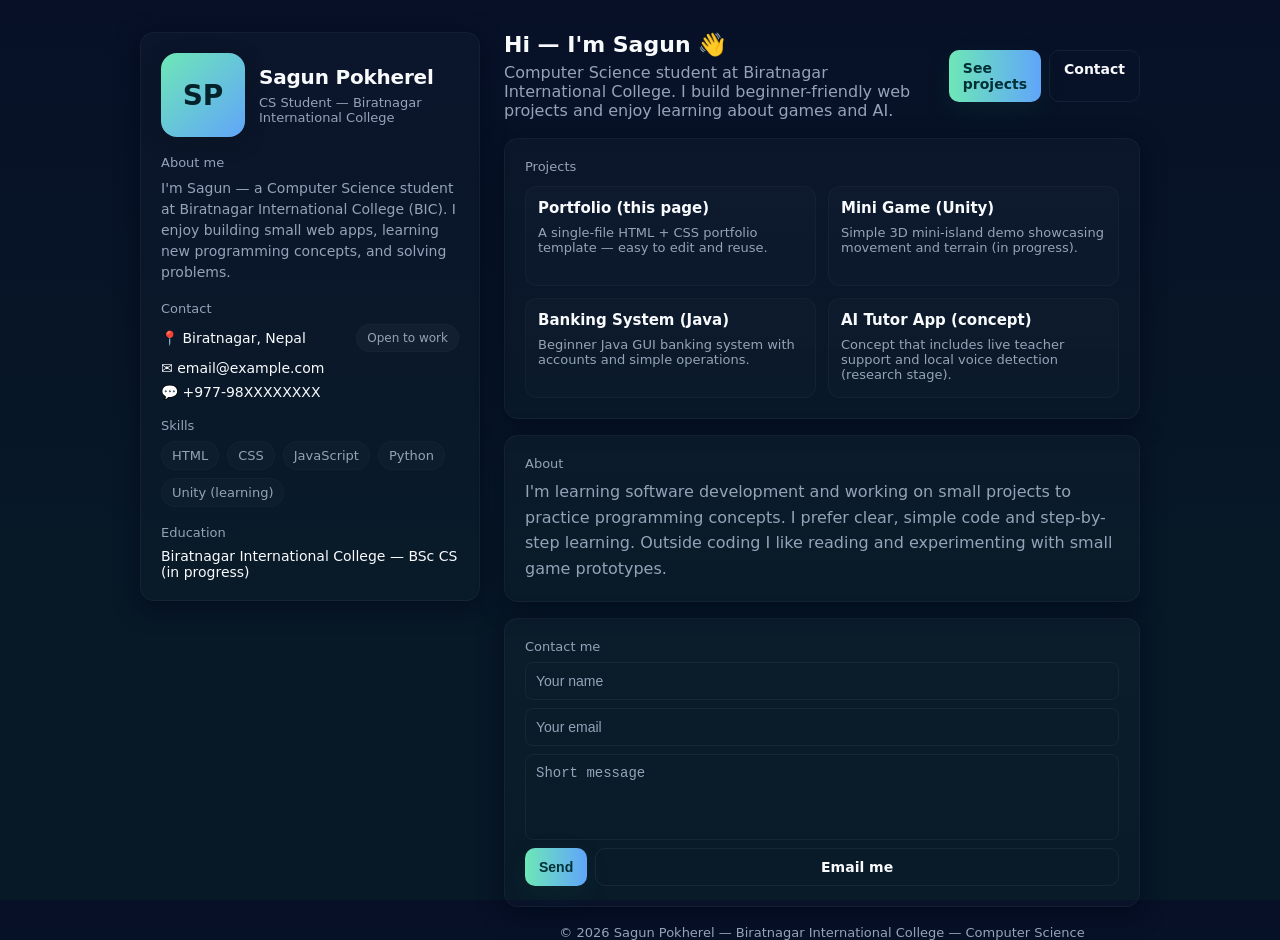
==== index.html @ b823876b "done" ====
<!doctype html>
<html lang="en">
<head>
  <meta charset="utf-8" />
  <meta name="viewport" content="width=device-width,initial-scale=1" />
  <title>Sagun Pokherel — Portfolio</title>
  <meta name="description" content="Portfolio of Sagun Pokherel — CS student at Biratnagar International College" />
  <style>
    :root{
      --bg:#0f1724;
      --card:#0b1220;
      --muted:#94a3b8;
      --accent:#6ee7b7;
      --glass: rgba(255,255,255,0.03);
      --radius:14px;
      --maxw:1000px;
      --accent-2: #60a5fa;
      --white:#f8fafc;
      font-synthesis: none;
    }
    *{box-sizing:border-box}
    html,body{height:100%}
    body{
      margin:0;
      font-family: Inter, ui-sans-serif, system-ui, -apple-system, "Segoe UI", Roboto, "Helvetica Neue", Arial;
      background: linear-gradient(180deg, #071027 0%, #071827 60%);
      color:var(--white);
      -webkit-font-smoothing:antialiased;
      -moz-osx-font-smoothing:grayscale;
      padding:32px;
      display:flex;
      justify-content:center;
      align-items:flex-start;
    }

    .wrap{
      width:100%;
      max-width:var(--maxw);
      margin: 0 auto;
      display:grid;
      grid-template-columns: 340px 1fr;
      gap:24px;
      align-items:start;
    }

    /* SIDEBAR */
    .card{
      background: linear-gradient(180deg, rgba(255,255,255,0.02), rgba(255,255,255,0.01));
      border:1px solid rgba(255,255,255,0.04);
      padding:20px;
      border-radius:var(--radius);
      box-shadow: 0 6px 24px rgba(2,6,23,0.6);
    }

    .me{
      display:flex;
      gap:14px;
      align-items:center;
    }
    .avatar{
      width:84px;
      height:84px;
      border-radius:16px;
      background:linear-gradient(135deg,var(--accent),var(--accent-2));
      display:flex;
      align-items:center;
      justify-content:center;
      font-weight:700;
      font-size:28px;
      color:#04222b;
      box-shadow: 0 6px 18px rgba(10,20,30,0.6);
      flex-shrink:0;
    }
    h1{
      margin:0;
      font-size:20px;
      letter-spacing: -0.2px;
    }
    p.role{
      margin:6px 0 0 0;
      color:var(--muted);
      font-size:13px;
    }

    .sidebar-section{
      margin-top:18px;
    }
    .muted{
      color:var(--muted);
      font-size:13px;
      margin-bottom:8px;
    }

    .info-list{
      list-style:none;
      padding:0;
      margin:0;
      display:flex;
      flex-direction:column;
      gap:8px;
    }
    .info-list li{
      display:flex;
      gap:10px;
      align-items:center;
      font-size:14px;
      color:var(--white);
    }
    .pill{
      margin-left:auto;
      background:var(--glass);
      padding:6px 10px;
      border-radius:999px;
      font-size:12px;
      color:var(--muted);
      border:1px solid rgba(255,255,255,0.02);
    }

    /* MAIN */
    main{
      min-height:420px;
    }
    .hero{
      display:flex;
      justify-content:space-between;
      gap:16px;
      align-items:center;
      margin-bottom:18px;
    }
    .hero-left h2{
      margin:0;
      font-size:22px;
    }
    .hero-left p{margin:6px 0 0 0;color:var(--muted)}
    .cta{
      display:flex;
      gap:8px;
    }
    .btn{
      background:transparent;
      padding:10px 14px;
      border-radius:10px;
      border:1px solid rgba(255,255,255,0.06);
      cursor:pointer;
      color:var(--white);
      font-weight:600;
      font-size:14px;
      text-decoration:none;
    }
    .btn-primary{
      background:linear-gradient(90deg,var(--accent),var(--accent-2));
      color:#023036;
      border:none;
      box-shadow: 0 8px 28px rgba(34,197,94,0.08);
    }

    section.card + section.card{margin-top:16px}

    .about p{color:var(--muted);line-height:1.6;margin:0}

    .grid{
      display:grid;
      grid-template-columns: repeat(auto-fit, minmax(220px,1fr));
      gap:12px;
      margin-top:12px;
    }

    .project{
      background: linear-gradient(180deg, rgba(255,255,255,0.015), rgba(255,255,255,0.01));
      padding:12px;
      border-radius:12px;
      border:1px solid rgba(255,255,255,0.03);
      min-height:100px;
      display:flex;
      flex-direction:column;
      gap:8px;
    }
    .project h4{margin:0;font-size:15px}
    .project p{margin:0;color:var(--muted);font-size:13px}

    .skills{
      display:flex;
      gap:8px;
      flex-wrap:wrap;
      margin-top:8px;
    }
    .skill{
      background:rgba(255,255,255,0.02);
      padding:6px 10px;
      border-radius:999px;
      font-size:13px;
      color:var(--muted);
      border:1px solid rgba(255,255,255,0.02);
    }

    .contact-form{
      display:flex;
      flex-direction:column;
      gap:8px;
      margin-top:8px;
    }
    input, textarea{
      background:transparent;
      border:1px solid rgba(255,255,255,0.05);
      padding:10px;
      border-radius:8px;
      color:var(--white);
      resize:none;
      font-size:14px;
    }
    input::placeholder, textarea::placeholder{color:var(--muted)}
    .footer{
      margin-top:18px;
      text-align:center;
      color:var(--muted);
      font-size:13px;
    }

    /* small screens */
    @media (max-width:880px){
      .wrap{grid-template-columns:1fr; padding-bottom:60px}
      .me{justify-content:center}
      .hero{flex-direction:column;align-items:flex-start}
      .cta{justify-content:flex-start}
    }

  </style>
</head>
<body>
  <div class="wrap">
    <!-- SIDEBAR -->
    <aside class="card">
      <div class="me">
        <div class="avatar">SP</div>
        <div>
          <h1>Sagun Pokherel</h1>
          <p class="role">CS Student — Biratnagar International College</p>
        </div>
      </div>

      <div class="sidebar-section">
        <div class="muted">About me</div>
        <p style="margin:0;color:var(--muted);font-size:14px;line-height:1.5">
          I'm Sagun — a Computer Science student at Biratnagar International College (BIC). I enjoy building small web apps, learning new programming concepts, and solving problems.
        </p>
      </div>

      <div class="sidebar-section">
        <div class="muted">Contact</div>
        <ul class="info-list">
          <li>📍 Biratnagar, Nepal <span class="pill">Open to work</span></li>
          <li>✉️ email@example.com</li>
          <li>💬 +977-98XXXXXXXX</li>
        </ul>
      </div>

      <div class="sidebar-section">
        <div class="muted">Skills</div>
        <div class="skills">
          <div class="skill">HTML</div>
          <div class="skill">CSS</div>
          <div class="skill">JavaScript</div>
          <div class="skill">Python</div>
          <div class="skill">Unity (learning)</div>
        </div>
      </div>

      <div class="sidebar-section">
        <div class="muted">Education</div>
        <p style="margin:0;font-size:14px;color:var(--white)">Biratnagar International College — BSc CS (in progress)</p>
      </div>
    </aside>

    <!-- MAIN -->
    <main>
      <div class="hero">
        <div class="hero-left">
          <h2>Hi — I'm Sagun 👋</h2>
          <p>Computer Science student at Biratnagar International College. I build beginner-friendly web projects and enjoy learning about games and AI.</p>
        </div>
        <div class="cta">
          <a class="btn btn-primary" href="#projects">See projects</a>
          <a class="btn" href="#contact">Contact</a>
        </div>
      </div>

      <section id="projects" class="card">
        <div class="muted">Projects</div>
        <div class="grid">
          <article class="project">
            <h4>Portfolio (this page)</h4>
            <p>A single-file HTML + CSS portfolio template — easy to edit and reuse.</p>
          </article>

          <article class="project">
            <h4>Mini Game (Unity)</h4>
            <p>Simple 3D mini-island demo showcasing movement and terrain (in progress).</p>
          </article>

          <article class="project">
            <h4>Banking System (Java)</h4>
            <p>Beginner Java GUI banking system with accounts and simple operations.</p>
          </article>

          <article class="project">
            <h4>AI Tutor App (concept)</h4>
            <p>Concept that includes live teacher support and local voice detection (research stage).</p>
          </article>
        </div>
      </section>

      <section id="about" class="card about">
        <div class="muted">About</div>
        <p>
          I'm learning software development and working on small projects to practice programming concepts. I prefer clear, simple code and step-by-step learning. Outside coding I like reading and experimenting with small game prototypes.
        </p>
      </section>

      <section id="contact" class="card">
        <div class="muted">Contact me</div>
        <form class="contact-form" onsubmit="event.preventDefault(); alert('Thanks — message simulated (replace with real mailto or backend).')">
          <input type="text" placeholder="Your name" required />
          <input type="email" placeholder="Your email" required />
          <textarea rows="4" placeholder="Short message" required></textarea>
          <div style="display:flex;gap:8px;">
            <button type="submit" class="btn btn-primary" style="flex:0 0 auto">Send</button>
            <a class="btn" href="mailto:email@example.com" style="flex:1;text-align:center">Email me</a>
          </div>
        </form>
      </section>

      <div class="footer">
        © <span id="year"></span> Sagun Pokherel — Biratnagar International College — Computer Science
      </div>
    </main>
  </div>

  <script>
    document.getElementById('year').textContent = new Date().getFullYear();
  </script>
</body>
</html>
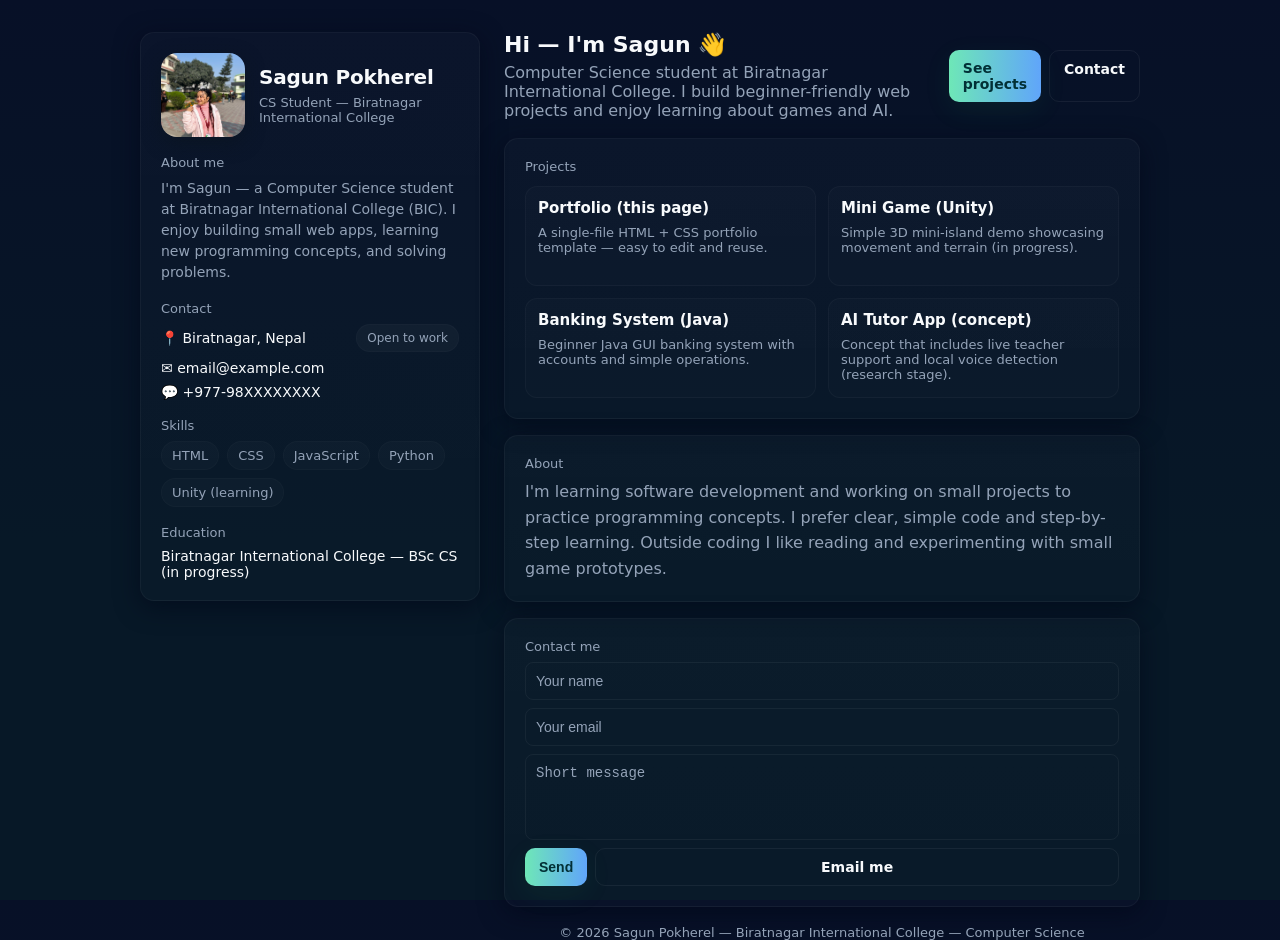
==== commit 9ff829b1: "added img" ====
--- a/index.html
+++ b/index.html
@@ -57,19 +57,13 @@
       gap:14px;
       align-items:center;
     }
-    .avatar{
-      width:84px;
-      height:84px;
-      border-radius:16px;
-      background:linear-gradient(135deg,var(--accent),var(--accent-2));
-      display:flex;
-      align-items:center;
-      justify-content:center;
-      font-weight:700;
-      font-size:28px;
-      color:#04222b;
-      box-shadow: 0 6px 18px rgba(10,20,30,0.6);
-      flex-shrink:0;
+    .avatar-img{
+    width:84px;
+    height:84px;
+    border-radius:16px;
+    object-fit:cover;
+    box-shadow: 0 6px 18px rgba(10,20,30,0.6);
+    flex-shrink:0;
     }
     h1{
       margin:0;
@@ -231,7 +225,7 @@
     <!-- SIDEBAR -->
     <aside class="card">
       <div class="me">
-        <div class="avatar">SP</div>
+        <img src="s.jpg" class="avatar-img" alt="Sagun Pokherel">
         <div>
           <h1>Sagun Pokherel</h1>
           <p class="role">CS Student — Biratnagar International College</p>
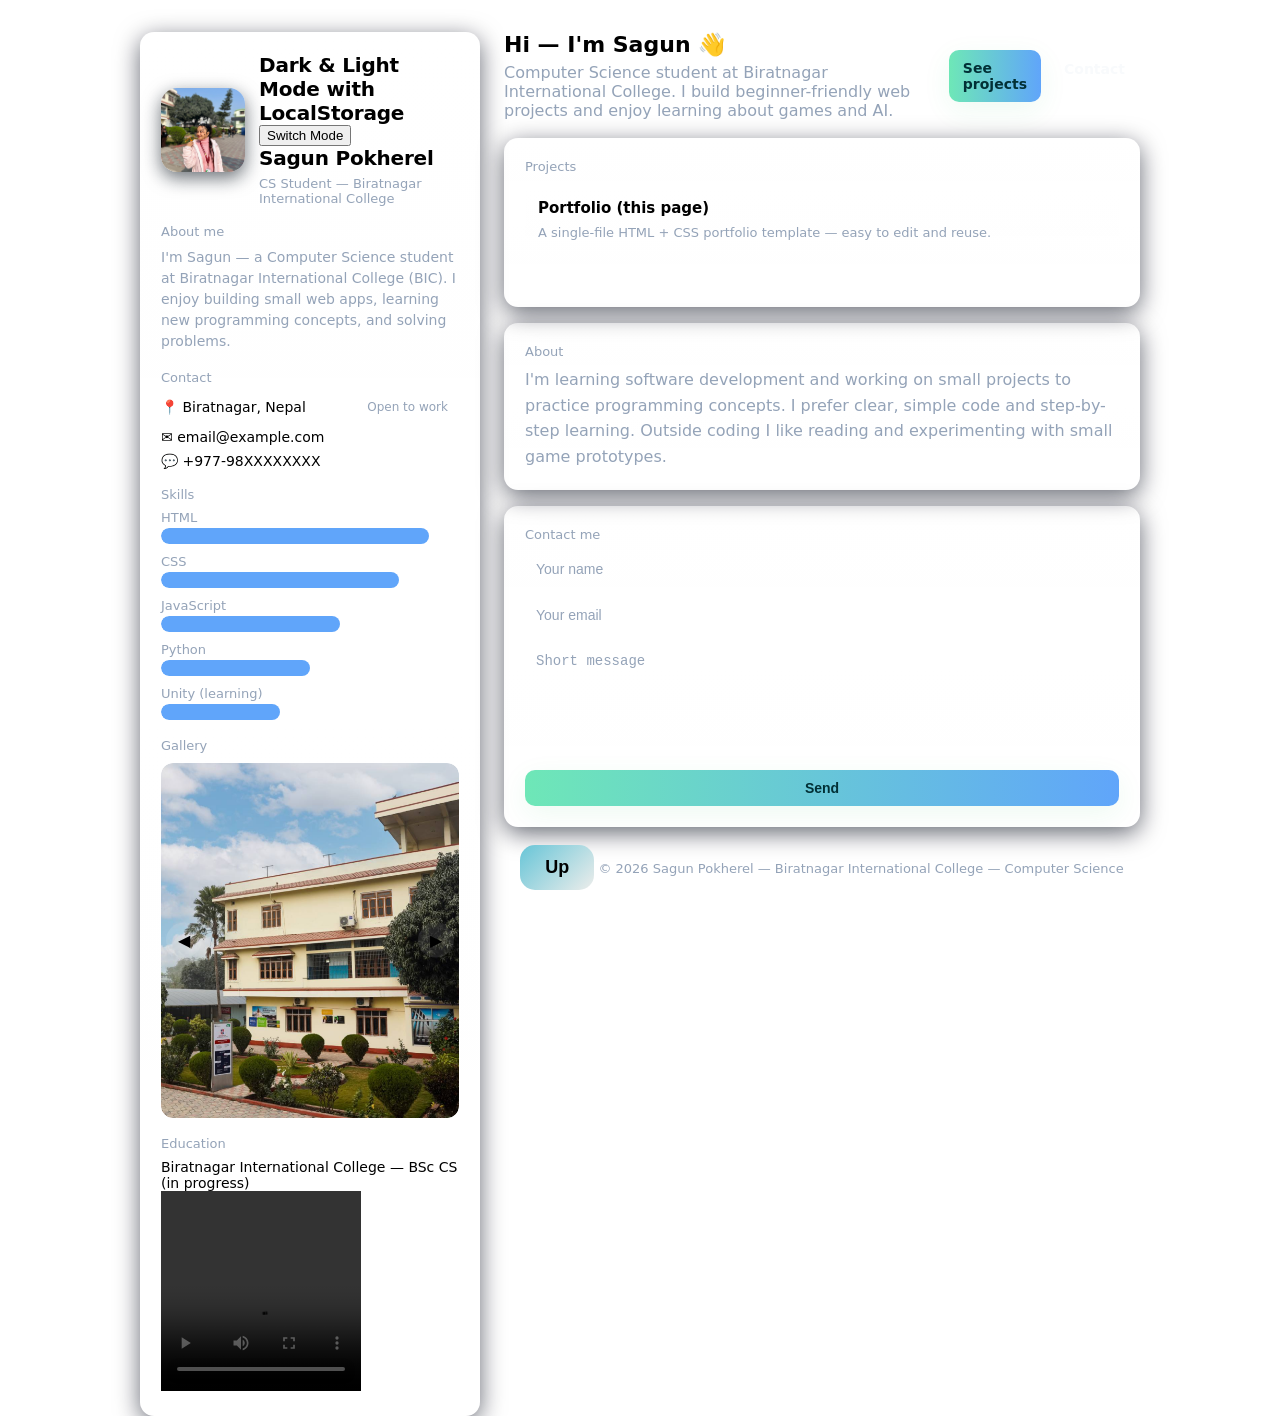
==== commit 5451a968: "updated code" ====
--- a/index.html
+++ b/index.html
@@ -7,8 +7,6 @@
   <meta name="description" content="Portfolio of Sagun Pokherel — CS student at Biratnagar International College" />
   <style>
     :root{
-      --bg:#0f1724;
-      --card:#0b1220;
       --muted:#94a3b8;
       --accent:#6ee7b7;
       --glass: rgba(255,255,255,0.03);
@@ -23,8 +21,6 @@
     body{
       margin:0;
       font-family: Inter, ui-sans-serif, system-ui, -apple-system, "Segoe UI", Roboto, "Helvetica Neue", Arial;
-      background: linear-gradient(180deg, #071027 0%, #071827 60%);
-      color:var(--white);
       -webkit-font-smoothing:antialiased;
       -moz-osx-font-smoothing:grayscale;
       padding:32px;
@@ -98,7 +94,7 @@
       gap:10px;
       align-items:center;
       font-size:14px;
-      color:var(--white);
+      
     }
     .pill{
       margin-left:auto;
@@ -217,6 +213,98 @@
       .hero{flex-direction:column;align-items:flex-start}
       .cta{justify-content:flex-start}
     }
+    #upBtn {
+    background: linear-gradient(135deg, #67C5D7, #EDEDEB);
+    padding: 12px 25px;
+    border-radius: 15px;
+    border: none;
+    font-size: 18px;
+    font-weight: bold;
+    color: black;
+  }
+  body.light {
+  background-color: white;
+  color: black;
+}
+
+body.dark {
+  background-color: #121212;
+  color: white;
+}
+.skill-box {
+  margin-bottom: 10px;
+}
+
+.skill-box p {
+  margin: 0;
+  font-size: 13px;
+  color: var(--muted);
+}
+
+.skill-bar {
+  width: 100%;
+  background: rgba(255, 255, 255, 0.05);
+  height: 16px;
+  border-radius: 10px;
+  margin-top: 3px;
+  overflow: hidden;
+}
+
+.skill-level {
+  width: 0;
+  height: 100%;
+  background: var(--accent-2);
+  border-radius: 10px;
+  transition: width 2s;
+}
+
+/* 🔥 Image Slider CSS */
+.slider {
+  position: relative;
+  max-width: 100%;
+  margin: 10px auto;
+  overflow: hidden;
+  border-radius: 12px;
+}
+
+.slides {
+  display: flex;
+  transition: transform 0.5s ease-in-out;
+}
+
+.slide {
+  width: 100%;
+  flex-shrink: 0;
+  border-radius: 12px;
+}
+
+.prev, .next {
+  position: absolute;
+  top: 50%;
+  transform: translateY(-50%);
+  background: rgba(255,255,255,0.1);
+  border: none;
+  padding: 8px 12px;
+  cursor: pointer;
+  border-radius: 50%;
+  font-size: 16px;
+}
+
+.prev { left: 5px; }
+.next { right: 5px; }
+
+
+.project {
+  cursor: pointer;
+  transition: transform 0.2s;
+}
+
+.project:hover {
+  transform: translateY(-4px);
+}
+
+
+
 
   </style>
 </head>
@@ -227,6 +315,8 @@
       <div class="me">
         <img src="s.jpg" class="avatar-img" alt="Sagun Pokherel">
         <div>
+           <h1>Dark & Light Mode with LocalStorage</h1>
+    <button id="themeBtn">Switch Mode</button>
           <h1>Sagun Pokherel</h1>
           <p class="role">CS Student — Biratnagar International College</p>
         </div>
@@ -249,20 +339,57 @@
       </div>
 
       <div class="sidebar-section">
-        <div class="muted">Skills</div>
-        <div class="skills">
-          <div class="skill">HTML</div>
-          <div class="skill">CSS</div>
-          <div class="skill">JavaScript</div>
-          <div class="skill">Python</div>
-          <div class="skill">Unity (learning)</div>
-        </div>
-      </div>
+  <div class="muted">Skills</div>
+
+  <div class="skill-box">
+    <p>HTML</p>
+    <div class="skill-bar"><div class="skill-level" data-level="90%"></div></div>
+  </div>
+
+  <div class="skill-box">
+    <p>CSS</p>
+    <div class="skill-bar"><div class="skill-level" data-level="80%"></div></div>
+  </div>
+
+  <div class="skill-box">
+    <p>JavaScript</p>
+    <div class="skill-bar"><div class="skill-level" data-level="60%"></div></div>
+  </div>
+
+  <div class="skill-box">
+    <p>Python</p>
+    <div class="skill-bar"><div class="skill-level" data-level="50%"></div></div>
+  </div>
+
+  <div class="skill-box">
+    <p>Unity (learning)</p>
+    <div class="skill-bar"><div class="skill-level" data-level="40%"></div></div>
+  </div>
+</div>
+<!-- 🔥 Image Slider Section -->
+<div class="sidebar-section">
+  <div class="muted">Gallery</div>
+  <div class="slider">
+    <div class="slides">
+      <img src="about__image-new.png" class="slide">
+      <img src="lvvvieqTTmZAhlmV3zyYfRc4C0ubCW-metaMlUxQTEwMzFfMTF6b24uanBn-.jpg" class="slide">
+      <img src="wlv__image-h.png" class="slide">
+    </div>
+    <button class="prev">◀</button>
+    <button class="next">▶</button>
+  </div>
+</div>
+
+
 
       <div class="sidebar-section">
         <div class="muted">Education</div>
-        <p style="margin:0;font-size:14px;color:var(--white)">Biratnagar International College — BSc CS (in progress)</p>
+        <p style="margin:0;font-size:14px;">Biratnagar International College — BSc CS (in progress)</p>
       </div>
+      <video controls width="200" height="200" >
+    <source src="medias/mixkit-snowy-slope-and-pine-tree-cover-in-canada-3382-hd-ready.mp4" type="video/mp4">
+    Your browser does not support the video tag.
+  </video>
     </aside>
 
     <!-- MAIN -->
@@ -285,21 +412,6 @@
             <h4>Portfolio (this page)</h4>
             <p>A single-file HTML + CSS portfolio template — easy to edit and reuse.</p>
           </article>
-
-          <article class="project">
-            <h4>Mini Game (Unity)</h4>
-            <p>Simple 3D mini-island demo showcasing movement and terrain (in progress).</p>
-          </article>
-
-          <article class="project">
-            <h4>Banking System (Java)</h4>
-            <p>Beginner Java GUI banking system with accounts and simple operations.</p>
-          </article>
-
-          <article class="project">
-            <h4>AI Tutor App (concept)</h4>
-            <p>Concept that includes live teacher support and local voice detection (research stage).</p>
-          </article>
         </div>
       </section>
 
@@ -312,25 +424,122 @@
 
       <section id="contact" class="card">
         <div class="muted">Contact me</div>
-        <form class="contact-form" onsubmit="event.preventDefault(); alert('Thanks — message simulated (replace with real mailto or backend).')">
-          <input type="text" placeholder="Your name" required />
-          <input type="email" placeholder="Your email" required />
-          <textarea rows="4" placeholder="Short message" required></textarea>
-          <div style="display:flex;gap:8px;">
-            <button type="submit" class="btn btn-primary" style="flex:0 0 auto">Send</button>
-            <a class="btn" href="mailto:email@example.com" style="flex:1;text-align:center">Email me</a>
-          </div>
+        <form class="contact-form" id="contactForm">
+        <input type="text" id="name" placeholder="Your name" />
+        <input type="email" id="email" placeholder="Your email" />
+        <textarea id="message" rows="4" placeholder="Short message"></textarea>
+        <p id="msg" style="color:red;font-size:13px;"></p>
+        <button type="button" class="btn btn-primary" onclick="submitForm()">Send</button>
         </form>
       </section>
 
       <div class="footer">
+        <!-- Big Sign Up Button -->
+  <button class="up-btn" id="upBtn" style="flex:0 0 auto">Up</button>
         © <span id="year"></span> Sagun Pokherel — Biratnagar International College — Computer Science
       </div>
     </main>
   </div>
-
+  
   <script>
+    const body = document.body;
+const btn = document.getElementById("themeBtn");
+
+let savedTheme = localStorage.getItem("theme");
+
+if (savedTheme === "dark") {
+  body.classList.add("dark");
+} else {
+  body.classList.add("light");
+}
+
+btn.addEventListener("click", () => {
+  if (body.classList.contains("light")) {
+    body.classList.replace("light", "dark");
+    localStorage.setItem("theme", "dark"); // save
+  } else {
+    body.classList.replace("dark", "light");
+    localStorage.setItem("theme", "light"); // save
+  }
+});
     document.getElementById('year').textContent = new Date().getFullYear();
+   const upBtn = document.getElementById("upBtn");
+
+    // Scroll to top when Sign Up is clicked
+    upBtn.addEventListener("click", () => {
+      window.scrollTo({
+        top: 0,
+        behavior: "smooth"
+      });
+    });
+
+    function navigate(){
+      window.location.href = "mailto:email@example.com";
+    }
+    window.onload = function(){
+  let bars = document.querySelectorAll(".skill-level");
+  bars.forEach(function(bar){
+    let level = bar.getAttribute("data-level");
+    bar.style.width = level;
+  });
+};
+
+// 🔥 Image Slider Functionality
+const slides = document.querySelector(".slides");
+const slideImages = document.querySelectorAll(".slide");
+const nextBtn = document.querySelector(".next");
+const prevBtn = document.querySelector(".prev");
+
+let index = 0;
+
+function showSlide(i) {
+  if (i < 0) index = slideImages.length - 1;
+  else if (i >= slideImages.length) index = 0;
+  slides.style.transform = `translateX(${-index * 100}%)`;
+}
+
+nextBtn.addEventListener("click", () => { index++; showSlide(index); });
+prevBtn.addEventListener("click", () => { index--; showSlide(index); });
+
+  
+  const projects = document.querySelectorAll(".project");
+
+  projects[0].addEventListener("click", () => {
+    window.location.href = " https://sagunpokhrel.github.io/myfirsttutorial/"; // Portfolio project
+  });
+
+   function submitForm() {
+  let name = document.getElementById("name").value.trim();
+  let email = document.getElementById("email").value.trim();
+  let message = document.getElementById("message").value.trim();
+  let msg = document.getElementById("msg");
+
+  if (name === "" || email === "" || message === "") {
+    msg.textContent = "All fields are required.";
+    return;
+  }
+
+  let emailPattern = /^[^ ]+@[^ ]+\.[a-z]{2,3}$/;
+  if (!email.match(emailPattern)) {
+    msg.textContent = "Enter valid email.";
+    return;
+  }
+
+  localStorage.setItem("name", name);
+  localStorage.setItem("email", email);
+  localStorage.setItem("message", message);
+
+  msg.style.color = "lightgreen";
+  msg.textContent = "Success! Redirecting...";
+  setTimeout(() => {
+    window.location.href = "form-details.html";
+  }, 1000);
+}
+
+
+
+
+
   </script>
 </body>
 </html>
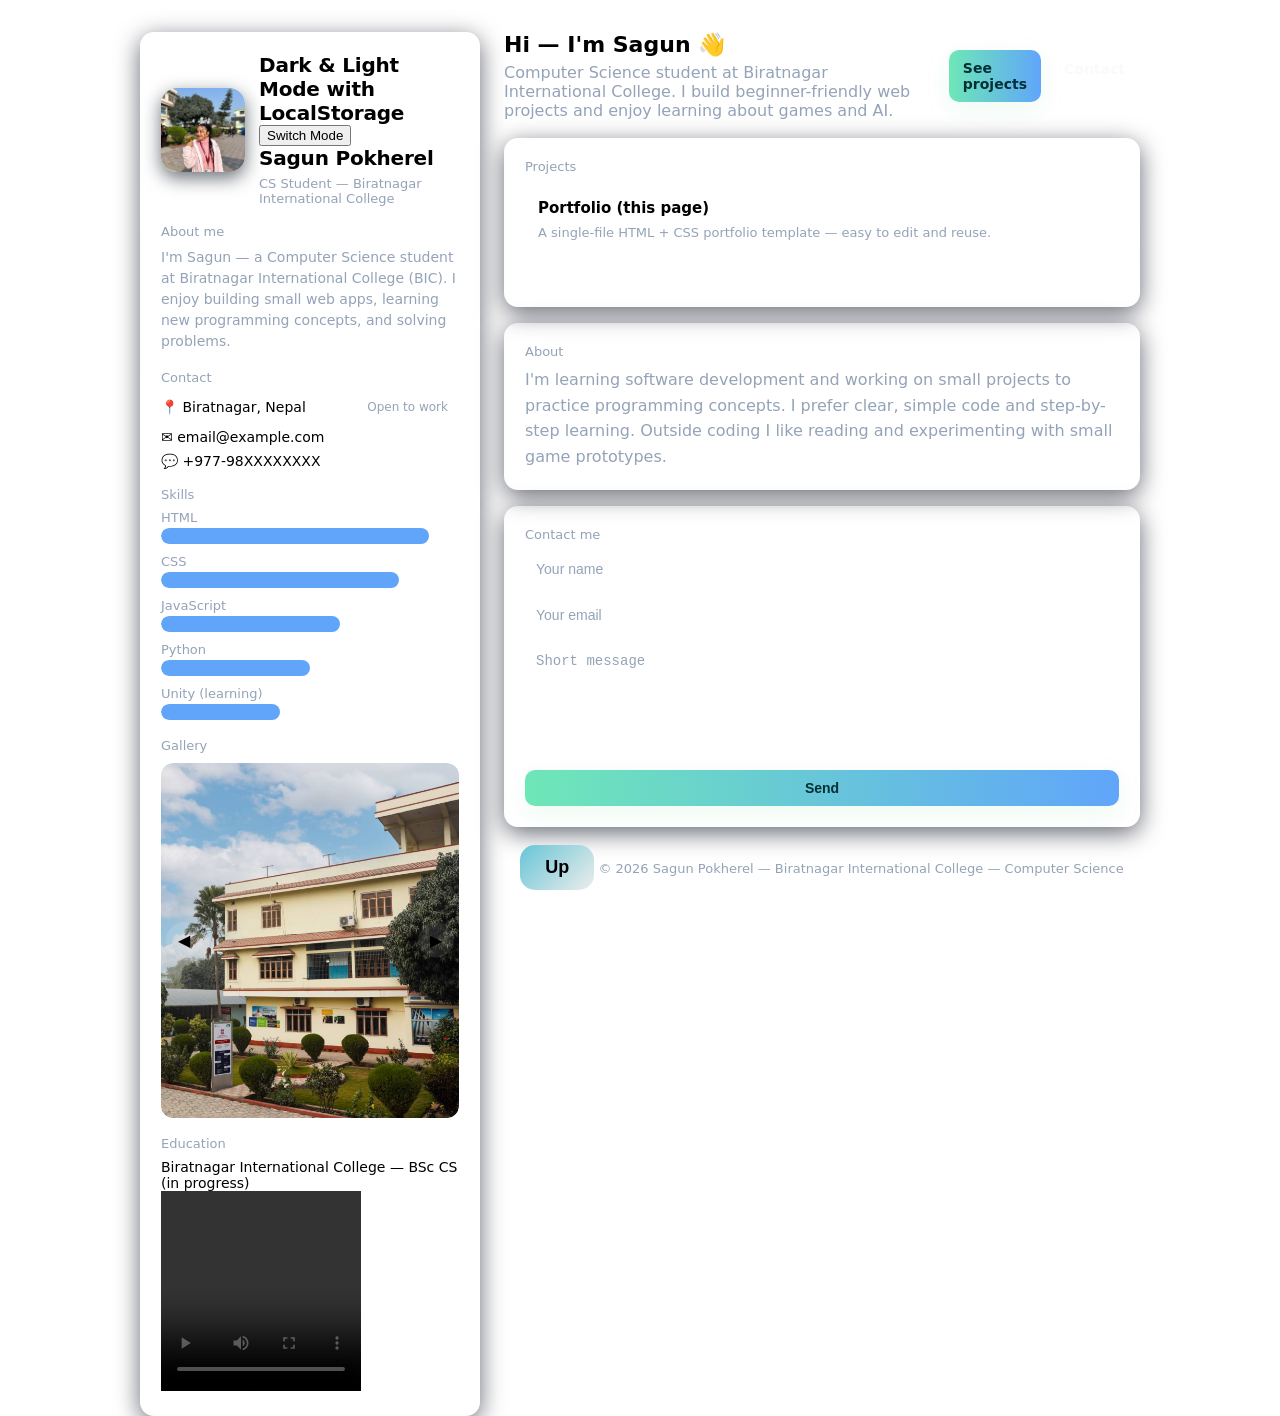
==== commit 666321d0: "updated" ====
--- a/index.html
+++ b/index.html
@@ -194,7 +194,6 @@
       border:1px solid rgba(255,255,255,0.05);
       padding:10px;
       border-radius:8px;
-      color:var(--white);
       resize:none;
       font-size:14px;
     }
